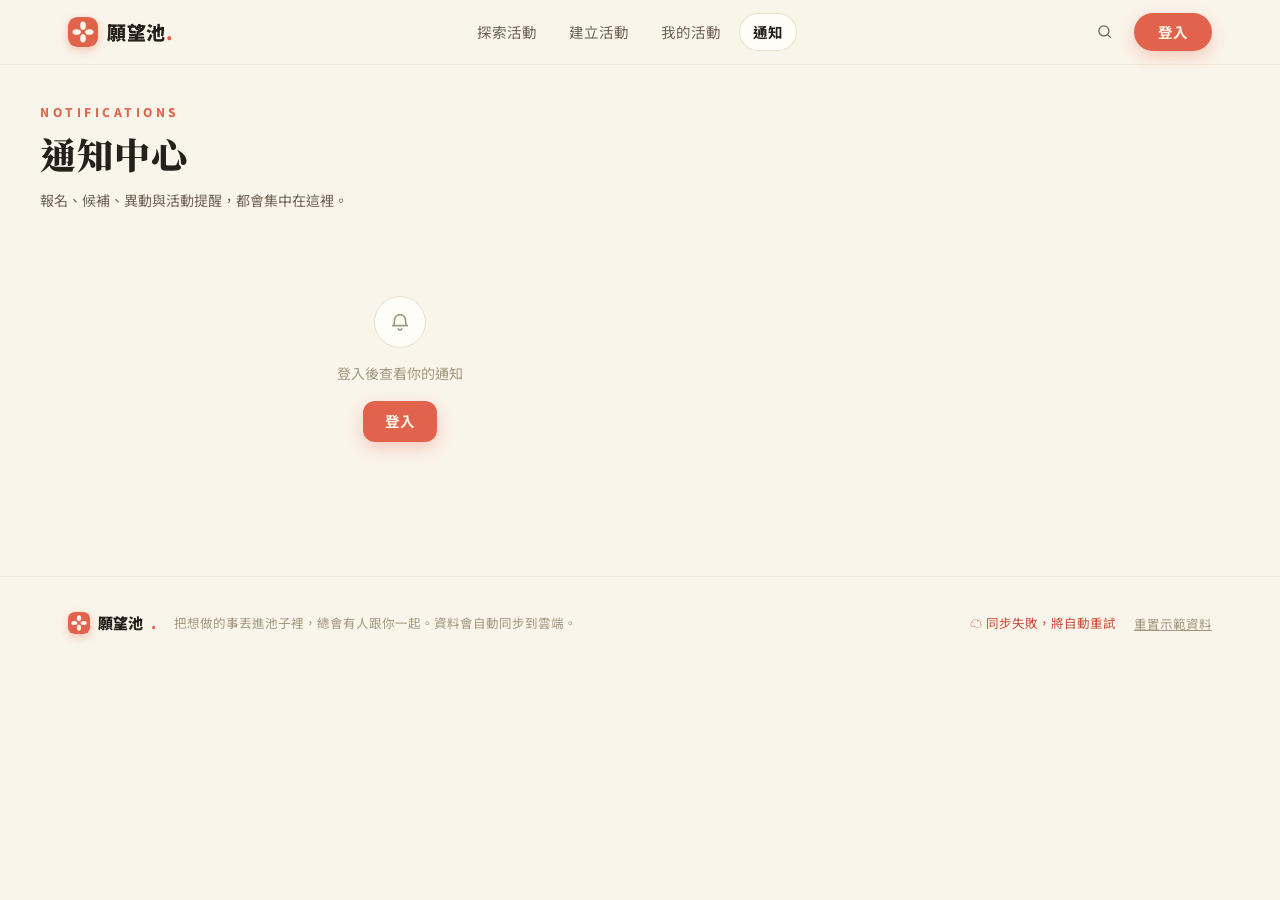
==== notify.html @ 1dcf76ef "Add files via upload" ====
<!DOCTYPE html>
<html lang="zh-Hant">
<head>
<meta charset="UTF-8">
<meta name="viewport" content="width=device-width, initial-scale=1">
<title>願望池・通知中心</title>
<meta name="description" content="願望池活動報名平台——報名、候補、異動與活動提醒都集中在這裡">
<link rel="icon" href="data:image/svg+xml,%3Csvg xmlns='http://www.w3.org/2000/svg' viewBox='0 0 36 36'%3E%3Crect width='36' height='36' rx='10' fill='%23E2634C'/%3E%3Cg fill='%23FFF6EA'%3E%3Cellipse cx='18' cy='10.4' rx='3.4' ry='5'/%3E%3Cellipse cx='18' cy='25.6' rx='3.4' ry='5'/%3E%3Cellipse cx='10.4' cy='18' rx='5' ry='3.4'/%3E%3Cellipse cx='25.6' cy='18' rx='5' ry='3.4'/%3E%3Ccircle cx='18' cy='18' r='2.4' fill='%23E2634C'/%3E%3C/g%3E%3C/svg%3E">
<link rel="preconnect" href="https://fonts.googleapis.com">
<link rel="preconnect" href="https://fonts.gstatic.com" crossorigin>
<link href="https://fonts.googleapis.com/css2?family=Noto+Sans+TC:wght@400;500;600;700;900&family=Noto+Serif+TC:wght@600;700;900&display=swap" rel="stylesheet">
<link rel="stylesheet" href="css/style.css">
<style>
/* ============ 通知中心（頁面專屬） ============ */
.nh-row {
  display: flex; align-items: flex-end; justify-content: space-between;
  gap: 14px 20px; flex-wrap: wrap; max-width: 720px;
}
.notify-zone { padding: 24px 0 10px; }
#mark-all[hidden] { display: none; }
.user-menu[hidden] { display: none; } /* 補強：hidden 不被 .user-menu 的 display 蓋掉 */
.notif-go { color: var(--ink-3); align-self: center; flex: none; transition: .15s; }
.notif-item:hover .notif-go { color: var(--red-deep); }
.set-group {
  font-size: 12px; font-weight: 800; letter-spacing: 2.5px;
  color: var(--ink-3); margin: 22px 0 2px;
}
.form-head + .set-group { margin-top: 0; }
.set-note {
  display: flex; align-items: flex-start; gap: 7px;
  margin-top: 14px; font-size: 12.5px; color: var(--ink-3);
}
.set-note .ic { margin-top: 2px; }
</style>
</head>
<body data-reload-on-auth="1">

<header id="site-head" class="site-head"></header>

<main>
  <section class="page-head container">
    <span class="eyebrow">Notifications</span>
    <div class="nh-row">
      <div>
        <h1>通知中心</h1>
        <p class="sub" id="notif-sub"></p>
      </div>
      <button class="btn btn-light" id="mark-all" hidden></button>
    </div>
  </section>

  <section class="notify-zone container">
    <div class="notif-list" id="notif-list"></div>
    <div id="settings-host"></div>
  </section>
</main>

<footer id="site-foot" class="site-foot"></footer>

<script src="js/store.js"></script>
<script src="js/app.js"></script>
<script src="js/notify.js"></script>
</body>
</html>
---- css/style.css ----
/* ============================================================
   願望池 — 設計系統
   奶油暖底 + 珊瑚紅主色，標題襯線、內文黑體
   ============================================================ */

:root {
  --bg: #FAF5EB;
  --bg-soft: #F4EDDE;
  --card: #FFFDF7;
  --ink: #26201A;
  --ink-2: #6E6354;
  --ink-3: #A2977F;
  --line: #EAE0CC;
  --line-soft: #F1EADA;

  --red: #E2634C;
  --red-deep: #C94D37;
  --red-soft: #FBEAE3;
  --red-soft-2: #F6DDD3;

  --green: #2F7D57;
  --green-soft: #DEEFE3;
  --orange: #B96F26;
  --orange-soft: #F9E7CE;
  --orange-bar: #E9A34C;
  --blue: #40688C;
  --blue-soft: #E0EAF1;

  --serif: "Noto Serif TC", "PMingLiU", "Songti TC", serif;
  --sans: "Noto Sans TC", "Microsoft JhengHei", "PingFang TC", system-ui, sans-serif;

  --radius: 18px;
  --radius-sm: 12px;
  --shadow: 0 10px 30px rgba(88, 62, 34, .07);
  --shadow-lg: 0 24px 60px rgba(88, 62, 34, .16);
}

* { margin: 0; padding: 0; box-sizing: border-box; }
[hidden] { display: none !important; }
html { scroll-behavior: smooth; }
body {
  font-family: var(--sans);
  background: var(--bg);
  color: var(--ink);
  line-height: 1.65;
  font-size: 15px;
  -webkit-font-smoothing: antialiased;
}
body.no-scroll { overflow: hidden; }
img { max-width: 100%; display: block; }
a { color: inherit; text-decoration: none; }
button { font-family: inherit; font-size: inherit; cursor: pointer; border: 0; background: none; color: inherit; }
input, select, textarea { font-family: inherit; font-size: inherit; color: inherit; }
::selection { background: var(--red-soft-2); }

.container { max-width: 1200px; margin: 0 auto; padding: 0 28px; }
.serif { font-family: var(--serif); }
.ic { width: 1.15em; height: 1.15em; flex: none; vertical-align: -0.22em; }

:focus-visible { outline: 2px solid var(--red); outline-offset: 2px; border-radius: 4px; }

/* ============ 頁首 ============ */
.site-head {
  position: sticky; top: 0; z-index: 50;
  background: rgba(250, 245, 235, .92);
  backdrop-filter: blur(10px);
  border-bottom: 1px solid var(--line-soft);
}
.head-in { display: flex; align-items: center; gap: 28px; height: 64px; }
.brand { display: flex; align-items: center; gap: 9px; font-weight: 900; font-size: 19px; letter-spacing: .5px; }
.logo-mark { width: 30px; height: 30px; border-radius: 9px; box-shadow: 0 3px 10px rgba(226, 99, 76, .35); }
.brand-name i { color: var(--red); font-style: normal; }
.main-nav { display: flex; gap: 4px; margin: 0 auto; }
.main-nav a {
  position: relative; padding: 7px 14px; border-radius: 999px;
  color: var(--ink-2); font-size: 14.5px; transition: .15s;
}
.main-nav a:hover { color: var(--ink); background: var(--bg-soft); }
.main-nav a.active { color: var(--ink); font-weight: 700; background: #FFFDF7; box-shadow: inset 0 0 0 1px var(--line); }
.nav-badge {
  position: absolute; top: 1px; right: 3px; font-style: normal;
  background: var(--red); color: #fff; font-size: 10px; font-weight: 700;
  min-width: 16px; height: 16px; line-height: 16px; text-align: center;
  border-radius: 999px; padding: 0 4px;
}
.head-actions { display: flex; align-items: center; gap: 10px; }
.icon-btn {
  display: inline-flex; align-items: center; justify-content: center;
  width: 38px; height: 38px; border-radius: 999px; color: var(--ink-2); transition: .15s;
}
.icon-btn:hover { background: var(--bg-soft); color: var(--ink); }
.user-chip {
  display: inline-flex; align-items: center; gap: 8px;
  padding: 5px 14px 5px 6px; border-radius: 999px;
  background: #FFFDF7; box-shadow: inset 0 0 0 1px var(--line);
  font-weight: 700; font-size: 14px; transition: .15s;
}
.user-chip:hover { box-shadow: inset 0 0 0 1px var(--ink-3); }
.admin-tag {
  font-style: normal; font-size: 11px; font-weight: 700;
  color: var(--blue); background: var(--blue-soft);
  border-radius: 999px; padding: 1px 8px;
}
.comment-head .who .is-adm { color: var(--blue); background: var(--blue-soft); }
.user-menu {
  position: absolute; right: 28px; top: 60px; z-index: 60;
  background: var(--card); border: 1px solid var(--line); border-radius: 14px;
  box-shadow: var(--shadow-lg); padding: 6px; min-width: 190px;
  display: flex; flex-direction: column;
}
.user-menu a, .user-menu button {
  display: flex; align-items: center; gap: 9px; padding: 9px 12px;
  border-radius: 9px; font-size: 14px; color: var(--ink-2); text-align: left;
}
.user-menu a:hover, .user-menu button:hover { background: var(--bg-soft); color: var(--ink); }

/* ============ 按鈕 ============ */
.btn {
  display: inline-flex; align-items: center; justify-content: center; gap: 7px;
  padding: 10px 22px; border-radius: var(--radius-sm);
  font-weight: 700; font-size: 14.5px; line-height: 1.4;
  transition: .15s; white-space: nowrap;
}
.btn-primary { background: var(--red); color: #FFF6EA; box-shadow: 0 6px 18px rgba(226, 99, 76, .3); }
.btn-primary:hover { background: var(--red-deep); transform: translateY(-1px); }
.btn-light { background: #FFFDF7; box-shadow: inset 0 0 0 1px var(--line); color: var(--ink-2); }
.btn-light:hover { color: var(--ink); box-shadow: inset 0 0 0 1px var(--ink-3); }
.btn-ghost { color: var(--ink-2); }
.btn-ghost:hover { color: var(--ink); background: var(--bg-soft); }
.btn-danger { background: #FBEAE3; color: var(--red-deep); box-shadow: inset 0 0 0 1px var(--red-soft-2); }
.btn-danger:hover { background: var(--red); color: #fff; }
.btn-round { border-radius: 999px; padding: 9px 24px; }
.btn-block { width: 100%; }
.btn-lg { padding: 14px 28px; font-size: 16px; }
.btn-sm { padding: 6px 14px; font-size: 13px; border-radius: 10px; }
.btn[disabled] { opacity: .45; pointer-events: none; }

/* ============ Pill／標籤／狀態 ============ */
.pill {
  display: inline-flex; align-items: center; gap: 5px;
  padding: 4px 12px; border-radius: 999px;
  font-size: 12.5px; font-weight: 700; line-height: 1.5;
}
.pill-price { background: rgba(255, 251, 240, .94); color: var(--ink); box-shadow: 0 2px 8px rgba(40, 25, 10, .12); }
.pill .dot { width: 6px; height: 6px; border-radius: 99px; background: currentColor; }
.status.s-open { background: var(--green-soft); color: var(--green); }
.status.s-full { background: var(--orange-soft); color: var(--orange); }
.status.s-upcoming { background: var(--blue-soft); color: var(--blue); }
.status.s-closed { background: var(--line-soft); color: var(--ink-2); }
.status.s-ongoing { background: var(--red-soft); color: var(--red-deep); }
.status.s-ended { background: var(--line-soft); color: var(--ink-3); }
.status.s-cancelled { background: var(--red-soft); color: var(--red-deep); text-decoration: line-through; }
.status.s-draft { background: transparent; color: var(--ink-2); box-shadow: inset 0 0 0 1.5px var(--line); }

.tag { color: var(--red-deep); font-size: 12.5px; font-weight: 600; }
.tag-row { display: flex; flex-wrap: wrap; gap: 4px 10px; }

.chip {
  display: inline-flex; align-items: center; gap: 6px;
  padding: 8px 18px; border-radius: 999px; font-size: 14px; font-weight: 600;
  background: #FFFDF7; box-shadow: inset 0 0 0 1px var(--line); color: var(--ink-2);
  transition: .15s;
}
.chip:hover { color: var(--ink); box-shadow: inset 0 0 0 1px var(--ink-3); }
.chip.active { background: var(--ink); color: var(--bg); box-shadow: none; }
.chip-row { display: flex; flex-wrap: wrap; gap: 10px; }

/* 查詢月份列 */
.month-row { align-items: center; }
.month-row::before { content: '月份'; font-size: 13px; font-weight: 700; color: var(--ink-3); margin-right: 2px; }

/* ============ 搜尋列 ============ */
.search-zone { padding: 22px 0 6px; }
.searchbar {
  display: flex; align-items: center; gap: 6px;
  max-width: 720px; margin: 0 auto;
  background: #FFFDF7; border: 1px solid var(--line);
  border-radius: 999px; padding: 7px 7px 7px 20px;
  box-shadow: var(--shadow);
}
.s-input { display: flex; align-items: center; gap: 10px; flex: 1; min-width: 0; color: var(--ink-3); }
.s-input input {
  flex: 1; min-width: 0; border: 0; background: none; outline: none;
  font-size: 14.5px; color: var(--ink); padding: 6px 0;
}
.s-input input::placeholder { color: var(--ink-3); }
.s-div { width: 1px; height: 26px; background: var(--line); flex: none; }
.s-when { display: flex; align-items: center; gap: 7px; color: var(--ink-3); padding: 0 4px; }
.s-when select, .s-when input[type="date"] {
  border: 0; background: none; outline: none; font-size: 14px;
  color: var(--ink-2); font-weight: 600; cursor: pointer; max-width: 130px;
}
.hot-tags {
  display: flex; align-items: center; justify-content: center; flex-wrap: wrap;
  gap: 8px 14px; margin-top: 26px; font-size: 13.5px; color: var(--ink-3);
}
.hot-tags button { color: var(--ink-2); font-weight: 600; font-size: 13.5px; transition: .15s; }
.hot-tags button:hover { color: var(--red-deep); }

/* ============ 首頁標題區 ============ */
.hero-head { padding: 46px 0 10px; }
.eyebrow {
  color: var(--red); font-size: 12px; font-weight: 800;
  letter-spacing: 3.5px; text-transform: uppercase;
}
.hero-head h1 {
  font-family: var(--serif); font-size: clamp(30px, 4.4vw, 44px);
  font-weight: 900; letter-spacing: 1px; margin: 6px 0 10px;
}
.hero-head h1 em { font-style: normal; color: var(--red); }
.hero-row { display: flex; align-items: flex-end; justify-content: space-between; gap: 20px; flex-wrap: wrap; }
.hero-sub { color: var(--ink-2); font-size: 14.5px; }
.hero-count { color: var(--ink-3); font-size: 13.5px; flex: none; }
.filter-zone { padding: 18px 0 8px; display: flex; flex-direction: column; gap: 12px; }

/* ============ 日期群組 ============ */
.date-group { padding: 30px 0 6px; }
.date-head {
  display: flex; align-items: baseline; justify-content: space-between;
  gap: 14px; padding-bottom: 14px; border-bottom: 1px solid var(--line);
  margin-bottom: 22px;
}
.date-head h2 { font-family: var(--serif); font-size: 26px; font-weight: 900; letter-spacing: 1px; }
.date-head h2 span { font-family: var(--sans); font-size: 13.5px; color: var(--ink-3); font-weight: 600; margin-left: 10px; letter-spacing: 0; }
.date-head h2 span.is-today { color: var(--red-deep); }
.date-head .count { color: var(--ink-3); font-size: 13.5px; }
.egrid { display: grid; grid-template-columns: repeat(auto-fill, minmax(295px, 1fr)); gap: 22px; }

/* ============ 活動卡片 ============ */
.ecard {
  background: var(--card); border: 1px solid var(--line-soft);
  border-radius: var(--radius); overflow: hidden;
  box-shadow: var(--shadow); transition: .2s;
  display: flex; flex-direction: column;
}
.ecard:hover { transform: translateY(-3px); box-shadow: var(--shadow-lg); }
.ecard.is-dim { opacity: .68; }
.ecard.is-dim:hover { opacity: 1; }
.ecard-media { position: relative; display: block; aspect-ratio: 16 / 10; overflow: hidden; background: var(--bg-soft); }
.ecard-media img { width: 100%; height: 100%; object-fit: cover; transition: transform .35s; }
.ecard:hover .ecard-media img { transform: scale(1.04); }
.ecard-media .pill { position: absolute; top: 12px; }
.ecard-media .pill-price { left: 12px; }
.ecard-media .status { right: 12px; }
.ecard-body { padding: 16px 18px 15px; display: flex; flex-direction: column; gap: 8px; flex: 1; }
.ecard-title { font-family: var(--serif); font-size: 18px; font-weight: 900; line-height: 1.45; letter-spacing: .3px; }
.ecard-title a:hover { color: var(--red-deep); }
.meta-row { display: flex; align-items: center; gap: 8px; color: var(--ink-2); font-size: 13.5px; }
.meta-row .ic { color: var(--ink-3); }
.meta-row span { overflow: hidden; text-overflow: ellipsis; white-space: nowrap; }
.cap-row { display: flex; align-items: center; justify-content: space-between; margin-top: 4px; font-size: 13px; color: var(--ink-2); }
.cap-num { display: inline-flex; align-items: center; gap: 6px; }
.cap-num em { font-style: normal; color: var(--orange); font-weight: 700; }
.cap-row .pct { font-family: var(--serif); font-size: 14px; color: var(--ink); }
.bar { height: 6px; border-radius: 99px; background: var(--line-soft); overflow: hidden; }
.bar i { display: block; height: 100%; border-radius: 99px; background: var(--red); transition: width .4s; }
.bar i.is-full { background: var(--orange-bar); }
.ecard-foot {
  display: flex; align-items: center; justify-content: space-between;
  margin-top: 10px; padding-top: 13px; border-top: 1px solid var(--line-soft);
}
.ecard-foot .org { display: inline-flex; align-items: center; gap: 8px; min-width: 0; }
.org-name { font-size: 13px; font-weight: 600; color: var(--ink-2); overflow: hidden; text-overflow: ellipsis; white-space: nowrap; }
.more { color: var(--red-deep); font-size: 13px; font-weight: 700; display: inline-flex; align-items: center; gap: 4px; flex: none; }
.more:hover { gap: 7px; }
.more .ic { transition: .15s; }

/* 已結束活動的日期分組分隔線 */
.past-divider {
  display: flex; align-items: center; gap: 16px;
  margin: 46px 0 -10px; color: var(--ink-3);
  font-size: 12.5px; font-weight: 800; letter-spacing: 3px;
}
.past-divider::before, .past-divider::after {
  content: ""; height: 1px; background: var(--line); flex: 1;
}

/* 已結束／已取消活動的報名進度卡減灰 */
.reg-card.is-past .bar i { background: var(--ink-3); }
.reg-card.is-past .reg-pct b { color: var(--ink-2); }

/* ============ 頭像 ============ */
.avatar {
  display: inline-flex; align-items: center; justify-content: center;
  width: 34px; height: 34px; border-radius: 999px; flex: none;
  font-size: 16px; font-weight: 800; color: var(--ink);
  box-shadow: inset 0 0 0 1px rgba(0, 0, 0, .05);
}
.avatar.sm { width: 28px; height: 28px; font-size: 13px; }
.avatar.lg { width: 46px; height: 46px; font-size: 21px; }

/* ============ 活動詳情頁 ============ */
.ev-hero { position: relative; min-height: 420px; display: flex; align-items: flex-end; overflow: hidden; background: #201812; }
.ev-hero img { position: absolute; inset: 0; width: 100%; height: 100%; object-fit: cover; }
.ev-hero::after {
  content: ""; position: absolute; inset: 0;
  background: linear-gradient(to top, rgba(24, 15, 8, .78) 0%, rgba(24, 15, 8, .25) 45%, rgba(24, 15, 8, .12) 100%);
}
.ev-hero-in { position: relative; z-index: 2; width: 100%; padding: 34px 0; color: #FFF6EA; }
.ev-badges { display: flex; flex-wrap: wrap; gap: 8px; margin-bottom: 14px; }
.ev-badges .pill-cat { background: rgba(255, 251, 240, .92); color: var(--ink); }
.ev-title {
  font-family: var(--serif); font-size: clamp(28px, 4.5vw, 46px);
  font-weight: 900; letter-spacing: 1.5px; line-height: 1.3;
  text-shadow: 0 2px 24px rgba(0, 0, 0, .35);
}
.ev-hero .tag-row { margin-top: 14px; }
.ev-hero .tag {
  color: #FFF6EA; background: rgba(255, 246, 234, .16);
  padding: 3px 11px; border-radius: 999px; backdrop-filter: blur(4px);
  font-size: 12.5px;
}

.infobar { background: var(--card); border-bottom: 1px solid var(--line-soft); }
.infobar-in { display: flex; flex-wrap: wrap; gap: 26px 44px; padding: 22px 0; }
.info-item { display: flex; align-items: center; gap: 12px; min-width: 0; }
.info-ic {
  width: 40px; height: 40px; border-radius: 12px; flex: none;
  display: inline-flex; align-items: center; justify-content: center;
  background: var(--bg-soft); color: var(--ink-2);
}
.info-item .lab { font-size: 11.5px; color: var(--ink-3); letter-spacing: 2px; }
.info-item .val { font-size: 14.5px; font-weight: 700; }
.map-link {
  display: inline-flex; align-items: center; gap: 3px;
  color: var(--red-deep); font-size: 12.5px; font-weight: 700;
  background: var(--red-soft); border-radius: 999px;
  padding: 2px 10px; margin-left: 6px; vertical-align: 1px;
  white-space: nowrap; transition: .15s;
}
.map-link:hover { background: var(--red-soft-2); }
.map-link .ic { width: .95em; height: .95em; }

.band { padding: 44px 0; }
.band.alt { background: var(--bg-soft); }
.band-narrow { max-width: 780px; }
.sec-title { font-family: var(--serif); font-size: 24px; font-weight: 900; letter-spacing: 1px; margin-bottom: 6px; }
.sec-sub { color: var(--ink-3); font-size: 13.5px; margin-bottom: 20px; }
.rich-text { color: var(--ink-2); font-size: 15px; white-space: pre-line; margin: 16px 0 6px; }

.notice-box {
  margin-top: 22px; padding: 18px 22px;
  background: var(--card); border: 1px solid var(--line);
  border-radius: var(--radius-sm);
}
.notice-box h4 {
  display: flex; align-items: center; gap: 7px;
  font-size: 13.5px; color: var(--ink-2); font-weight: 700; margin-bottom: 10px;
}
.notice-box ul { list-style: none; }
.notice-box li {
  position: relative; padding-left: 16px; color: var(--ink-2);
  font-size: 13.5px; margin: 5px 0;
}
.notice-box li::before {
  content: ""; position: absolute; left: 2px; top: .62em;
  width: 5px; height: 5px; border-radius: 99px; background: var(--ink-3);
}

.reg-card {
  background: var(--card); border: 1px solid var(--line);
  border-radius: var(--radius); padding: 26px 28px;
  box-shadow: var(--shadow); max-width: 700px;
}
.reg-top { display: flex; align-items: flex-end; justify-content: space-between; gap: 16px; margin-bottom: 14px; }
.reg-top .lab { font-size: 13px; color: var(--ink-2); }
.reg-count { font-family: var(--serif); font-size: 34px; font-weight: 900; line-height: 1.1; }
.reg-count small { font-size: 20px; color: var(--ink-3); font-weight: 700; }
.reg-pct { text-align: right; }
.reg-pct b { font-family: var(--serif); font-size: 26px; color: var(--red-deep); display: block; line-height: 1.2; }
.reg-pct span { font-size: 12px; color: var(--ink-3); }
.reg-card .bar { height: 8px; margin-bottom: 20px; }
.reg-note { font-size: 13px; color: var(--ink-3); margin-top: 12px; display: flex; align-items: center; gap: 6px; }
.wait-chip { color: var(--orange); font-weight: 700; }

.my-reg-box {
  display: flex; align-items: center; justify-content: space-between; flex-wrap: wrap; gap: 12px;
  background: var(--green-soft); border-radius: var(--radius-sm);
  padding: 14px 18px; margin-bottom: 18px; color: var(--green);
}
.my-reg-box.is-wait { background: var(--orange-soft); color: var(--orange); }
.my-reg-box .st { display: flex; align-items: center; gap: 8px; font-weight: 700; font-size: 14.5px; }
.my-reg-box .acts { display: flex; gap: 8px; }

/* 參加名單（所有人可見） */
.att-card {
  background: var(--card); border: 1px solid var(--line);
  border-radius: var(--radius); padding: 22px 26px;
  box-shadow: var(--shadow); max-width: 700px; margin-top: 18px;
}
.att-group + .att-group { margin-top: 18px; padding-top: 16px; border-top: 1px solid var(--line-soft); }
.att-lab {
  display: flex; align-items: center; gap: 7px;
  font-size: 13.5px; font-weight: 700; color: var(--ink-2); margin-bottom: 12px;
}
.att-lab b { color: var(--ink-3); font-size: 12.5px; font-weight: 600; }
.att-wrap { display: flex; flex-wrap: wrap; gap: 8px; }
.att-chip {
  display: inline-flex; align-items: center; gap: 7px;
  background: var(--bg-soft); border-radius: 999px;
  padding: 4px 12px 4px 4px; font-size: 13px; font-weight: 600; color: var(--ink-2);
}
.att-chip .avatar.sm { width: 24px; height: 24px; font-size: 11px; }
.att-chip.is-me { box-shadow: inset 0 0 0 1.5px var(--red); background: var(--red-soft); color: var(--red-deep); }
.att-me {
  font-style: normal; font-size: 10.5px; font-weight: 700;
  background: var(--red); color: #FFF6EA; padding: 1px 7px; border-radius: 999px;
}
.att-pos { font-style: normal; font-size: 11.5px; color: var(--orange); font-weight: 700; }
.att-org {
  font-style: normal; font-size: 10.5px; font-weight: 700;
  color: var(--red-deep); background: var(--red-soft);
  padding: 1px 7px; border-radius: 999px;
}
.att-empty { color: var(--ink-3); font-size: 13.5px; }
.att-note { margin-top: 14px; font-size: 12px; color: var(--ink-3); }

/* 主辦人工具面板 */
.owner-panel {
  background: var(--card); border: 1.5px dashed var(--red-soft-2);
  border-radius: var(--radius); padding: 24px 28px; margin-top: 26px;
}
.owner-head { display: flex; align-items: center; justify-content: space-between; flex-wrap: wrap; gap: 12px; margin-bottom: 16px; }
.owner-head h3 { font-family: var(--serif); font-size: 19px; font-weight: 900; display: flex; align-items: center; gap: 8px; }
.owner-acts { display: flex; flex-wrap: wrap; gap: 8px; }

.tabs { display: flex; gap: 4px; border-bottom: 1px solid var(--line); margin: 18px 0 0; }
.tabs button {
  padding: 9px 16px; font-size: 14px; font-weight: 600; color: var(--ink-3);
  border-bottom: 2px solid transparent; margin-bottom: -1px; transition: .15s;
}
.tabs button:hover { color: var(--ink); }
.tabs button.active { color: var(--red-deep); border-bottom-color: var(--red); font-weight: 700; }
.tabs button b { font-weight: 700; margin-left: 4px; font-size: 12.5px; color: var(--ink-3); }
.tabs button.active b { color: var(--red-deep); }

.roster { width: 100%; border-collapse: collapse; font-size: 13.5px; margin-top: 4px; }
.roster th {
  text-align: left; color: var(--ink-3); font-weight: 600; font-size: 12.5px;
  padding: 12px 10px 8px; border-bottom: 1px solid var(--line);
}
.roster td { padding: 11px 10px; border-bottom: 1px solid var(--line-soft); color: var(--ink-2); vertical-align: top; }
.roster td.name { color: var(--ink); font-weight: 700; }
.roster tr:last-child td { border-bottom: 0; }
.roster .muted { color: var(--ink-3); }
.roster-wrap { overflow-x: auto; }

/* ============ 留言 ============ */
.comment-form {
  background: var(--card); border: 1px solid var(--line);
  border-radius: var(--radius); padding: 20px 22px; max-width: 700px;
}
.comment-form input, .comment-form textarea {
  width: 100%; background: var(--bg-soft); border: 1px solid var(--line-soft);
  border-radius: 10px; padding: 10px 14px; outline: none; resize: vertical;
  transition: .15s; font-size: 14px;
}
.comment-form input:focus, .comment-form textarea:focus { border-color: var(--red); background: #FFFDF7; }
.comment-form input { margin-bottom: 10px; }
.comment-form textarea { min-height: 84px; }
.comment-foot { display: flex; align-items: center; justify-content: space-between; margin-top: 10px; }
.char-count { font-size: 12.5px; color: var(--ink-3); }
.comment-list { max-width: 700px; margin-top: 22px; display: flex; flex-direction: column; gap: 6px; }
.comment-item { display: flex; gap: 12px; padding: 14px 4px; border-bottom: 1px solid var(--line-soft); }
.comment-item:last-child { border-bottom: 0; }
.comment-main { flex: 1; min-width: 0; }
.comment-head { display: flex; align-items: baseline; gap: 10px; flex-wrap: wrap; }
.comment-head .who { font-weight: 700; font-size: 14px; }
.comment-head .who .is-org {
  font-size: 11px; color: var(--red-deep); background: var(--red-soft);
  border-radius: 99px; padding: 1px 8px; margin-left: 6px; font-weight: 700;
}
.comment-head time { font-size: 12px; color: var(--ink-3); }
.comment-text { color: var(--ink-2); font-size: 14px; margin-top: 3px; white-space: pre-line; overflow-wrap: break-word; }
.comment-acts { display: flex; gap: 2px; opacity: 0; transition: .15s; flex: none; }
.comment-item:hover .comment-acts { opacity: 1; }
.comment-acts button {
  width: 30px; height: 30px; border-radius: 8px; color: var(--ink-3);
  display: inline-flex; align-items: center; justify-content: center;
}
.comment-acts button:hover { background: var(--bg-soft); color: var(--ink); }
.comment-acts button.del:hover { color: var(--red-deep); background: var(--red-soft); }

/* ============ 空狀態 ============ */
.empty { text-align: center; padding: 54px 20px; color: var(--ink-3); }
.empty .empty-ic {
  width: 52px; height: 52px; margin: 0 auto 14px; border-radius: 999px;
  display: flex; align-items: center; justify-content: center;
  background: var(--card); border: 1px solid var(--line); color: var(--ink-3);
  font-size: 22px;
}
.empty .empty-ic .ic { width: 22px; height: 22px; }
.empty p { font-size: 14px; }
.empty .btn { margin-top: 16px; }

/* ============ 表單（建立活動） ============ */
.page-head { padding: 34px 0 6px; }
.back-row { display: flex; align-items: center; gap: 12px; margin-bottom: 18px; }
.back-circle {
  width: 40px; height: 40px; border-radius: 999px; flex: none;
  background: var(--card); box-shadow: inset 0 0 0 1px var(--line);
  display: inline-flex; align-items: center; justify-content: center;
  color: var(--ink-2); transition: .15s;
}
.back-circle:hover { color: var(--ink); box-shadow: inset 0 0 0 1px var(--ink-3); }
.back-row .crumb { font-size: 13px; color: var(--ink-3); letter-spacing: 2px; }
.page-head h1 { font-family: var(--serif); font-size: clamp(26px, 4vw, 36px); font-weight: 900; letter-spacing: 1px; }
.page-head .sub { color: var(--ink-2); font-size: 14px; margin-top: 6px; }

.form-col { max-width: 680px; margin: 0 auto; padding-bottom: 60px; }
.form-card {
  background: var(--card); border: 1px solid var(--line);
  border-radius: var(--radius); padding: 26px 28px; margin-top: 26px;
  box-shadow: var(--shadow);
}
.form-head { display: flex; align-items: center; gap: 11px; margin-bottom: 20px; }
.form-head h2 { font-size: 16.5px; font-weight: 800; }
.fc-ic {
  width: 34px; height: 34px; border-radius: 10px; flex: none;
  display: inline-flex; align-items: center; justify-content: center;
}
.fc-red { background: var(--red-soft); color: var(--red-deep); }
.fc-green { background: var(--green-soft); color: var(--green); }
.fc-orange { background: var(--orange-soft); color: var(--orange); }
.fc-blue { background: var(--blue-soft); color: var(--blue); }

.field { margin-bottom: 16px; }
.field:last-child { margin-bottom: 0; }
.field > label { display: block; font-size: 13.5px; font-weight: 700; margin-bottom: 7px; color: var(--ink); }
.req { color: var(--red); font-weight: 800; }
.field input, .field select, .field textarea {
  width: 100%; background: var(--bg-soft); border: 1px solid var(--line-soft);
  border-radius: 10px; padding: 11px 14px; outline: none; transition: .15s;
  font-size: 14px; color: var(--ink);
}
.field textarea { resize: vertical; min-height: 130px; line-height: 1.7; }
.field input:focus, .field select:focus, .field textarea:focus {
  border-color: var(--red); background: #FFFDF7; box-shadow: 0 0 0 3px var(--red-soft);
}
.field input::placeholder, .field textarea::placeholder { color: var(--ink-3); }
.field .hint { font-size: 12.5px; color: var(--ink-3); margin-top: 6px; }
.field.invalid input, .field.invalid select, .field.invalid textarea { border-color: var(--red); background: var(--red-soft); }
.field .err { display: none; font-size: 12.5px; color: var(--red-deep); margin-top: 6px; font-weight: 600; }
.field.invalid .err { display: block; }
.grid2 { display: grid; grid-template-columns: 1fr 1fr; gap: 0 18px; }

.form-footer { display: flex; align-items: center; justify-content: space-between; gap: 12px; margin-top: 34px; flex-wrap: wrap; }
.form-footer .right { display: flex; gap: 10px; margin-left: auto; }

/* ============ Modal ============ */
.overlay {
  position: fixed; inset: 0; z-index: 100;
  background: rgba(38, 26, 16, .45); backdrop-filter: blur(3px);
  display: flex; align-items: center; justify-content: center; padding: 22px;
  opacity: 0; transition: opacity .18s;
  overflow-y: auto;
}
.overlay.show { opacity: 1; }
.overlay.closing { opacity: 0; }
.modal-card {
  position: relative; width: 100%; max-width: 440px; margin: auto;
  background: var(--bg); border-radius: 20px; padding: 28px 28px 26px;
  box-shadow: var(--shadow-lg);
  transform: translateY(14px) scale(.98); transition: transform .18s;
}
.modal-card.wide { max-width: 560px; }
.overlay.show .modal-card { transform: none; }
.modal-title { font-family: var(--serif); font-size: 21px; font-weight: 900; letter-spacing: .5px; padding-right: 30px; }
.modal-sub { font-size: 13.5px; color: var(--ink-2); margin: 6px 0 4px; }
.modal-body { margin-top: 14px; }
.modal-x {
  position: absolute; top: 18px; right: 18px;
  width: 34px; height: 34px; border-radius: 999px; color: var(--ink-3);
  display: inline-flex; align-items: center; justify-content: center;
}
.modal-x:hover { background: var(--bg-soft); color: var(--ink); }
.modal-actions { display: flex; justify-content: flex-end; gap: 10px; margin-top: 20px; }
.confirm-text { color: var(--ink-2); font-size: 14.5px; }
.wait-note {
  display: flex; gap: 9px; align-items: flex-start;
  background: var(--orange-soft); color: var(--orange);
  font-size: 13.5px; border-radius: 10px; padding: 11px 14px; margin: 4px 0 14px;
}
.wait-note .ic { margin-top: 2px; }
.modal-card .field input, .modal-card .field textarea { background: #FFFDF7; border-color: var(--line); }
.modal-card .field input:focus, .modal-card .field textarea:focus { border-color: var(--red); }

.success-pop { text-align: center; padding: 10px 4px 4px; }
.success-ic {
  width: 62px; height: 62px; margin: 0 auto 16px; border-radius: 999px;
  background: var(--green-soft); color: var(--green);
  display: flex; align-items: center; justify-content: center;
}
.success-ic .ic { width: 30px; height: 30px; }
.success-ic.is-wait { background: var(--orange-soft); color: var(--orange); }
.success-pop h3 { font-family: var(--serif); font-size: 22px; font-weight: 900; margin-bottom: 8px; }
.success-pop p { color: var(--ink-2); font-size: 14px; margin-bottom: 20px; }

/* ============ Toast ============ */
.toast-wrap {
  position: fixed; bottom: 28px; left: 50%; transform: translateX(-50%);
  z-index: 200; display: flex; flex-direction: column; align-items: center; gap: 10px;
  pointer-events: none;
}
.toast {
  display: flex; align-items: center; gap: 9px;
  background: var(--ink); color: var(--bg);
  padding: 11px 20px; border-radius: 999px; font-size: 14px; font-weight: 600;
  box-shadow: var(--shadow-lg);
  opacity: 0; transform: translateY(12px); transition: .25s;
  max-width: min(90vw, 480px);
}
.toast.show { opacity: 1; transform: none; }
.toast.t-success .ic { color: #8FD6AE; }
.toast.t-warn .ic { color: #F3B562; }

/* ============ 通知頁 ============ */
.notif-list { max-width: 720px; display: flex; flex-direction: column; gap: 12px; }
.notif-item {
  display: flex; gap: 14px; align-items: flex-start;
  background: var(--card); border: 1px solid var(--line-soft);
  border-radius: var(--radius-sm); padding: 16px 18px; cursor: pointer; transition: .15s;
}
.notif-item:hover { border-color: var(--line); box-shadow: var(--shadow); }
.notif-item.unread { border-left: 3px solid var(--red); }
.notif-ic {
  width: 38px; height: 38px; border-radius: 999px; flex: none;
  display: inline-flex; align-items: center; justify-content: center;
}
.n-reg { background: var(--green-soft); color: var(--green); }
.n-wait { background: var(--orange-soft); color: var(--orange); }
.n-promote { background: var(--red-soft); color: var(--red-deep); }
.n-change { background: var(--blue-soft); color: var(--blue); }
.n-remind { background: var(--bg-soft); color: var(--ink-2); }
.notif-main { flex: 1; min-width: 0; }
.notif-main h4 { font-size: 14.5px; font-weight: 700; display: flex; align-items: center; gap: 8px; }
.notif-main h4 .new-dot { width: 7px; height: 7px; border-radius: 99px; background: var(--red); flex: none; }
.notif-main p { color: var(--ink-2); font-size: 13.5px; margin-top: 2px; }
.notif-main time { display: block; font-size: 12px; color: var(--ink-3); margin-top: 6px; }

.settings-card { max-width: 720px; }
.setting-row {
  display: flex; align-items: center; justify-content: space-between; gap: 16px;
  padding: 13px 0; border-bottom: 1px solid var(--line-soft);
}
.setting-row:last-child { border-bottom: 0; }
.setting-row .s-lab { font-size: 14.5px; font-weight: 600; }
.setting-row .s-hint { font-size: 12.5px; color: var(--ink-3); margin-top: 1px; }

/* LINE 綁定引導卡（#06C755 為 LINE 品牌色） */
.line-bind {
  display: flex; gap: 20px; align-items: flex-start;
  background: var(--bg-soft); border-radius: var(--radius-sm);
  padding: 18px 20px; margin-top: 18px;
}
.line-qr {
  width: 116px; height: 116px; flex: none;
  border-radius: 12px; background: #fff; padding: 6px;
  box-shadow: var(--shadow);
}
.line-bind-main h3 { font-size: 15px; font-weight: 800; margin-bottom: 6px; }
.line-bind-main ol { padding-left: 20px; font-size: 13.5px; color: var(--ink-2); margin-bottom: 12px; }
.line-bind-main li { margin: 3px 0; }
.btn-line { background: #06C755; color: #fff; box-shadow: 0 6px 18px rgba(6, 199, 85, .3); }
.btn-line:hover { background: #05b34c; transform: translateY(-1px); }
@media (max-width: 720px) {
  .line-bind { flex-direction: column; align-items: center; text-align: left; }
}

.switch { position: relative; width: 46px; height: 26px; flex: none; }
.switch input { position: absolute; opacity: 0; width: 100%; height: 100%; margin: 0; cursor: pointer; z-index: 2; }
.switch .knob {
  position: absolute; inset: 0; border-radius: 999px;
  background: var(--line); transition: .18s;
}
.switch .knob::after {
  content: ""; position: absolute; top: 3px; left: 3px;
  width: 20px; height: 20px; border-radius: 999px; background: #FFFDF7;
  box-shadow: 0 1px 4px rgba(0, 0, 0, .2); transition: .18s;
}
.switch input:checked + .knob { background: var(--red); }
.switch input:checked + .knob::after { transform: translateX(20px); }

/* ============ 個人中心 ============ */
.center-tabs { display: flex; gap: 10px; padding: 8px 0 22px; flex-wrap: wrap; }
.mreg-list { display: flex; flex-direction: column; gap: 14px; max-width: 860px; }
.mreg-item {
  display: flex; gap: 18px; align-items: center;
  background: var(--card); border: 1px solid var(--line-soft);
  border-radius: var(--radius); padding: 14px 20px 14px 14px;
  box-shadow: var(--shadow); flex-wrap: wrap;
}
.mreg-item .thumb {
  width: 108px; height: 76px; border-radius: 12px; object-fit: cover; flex: none;
  background: var(--bg-soft);
}
.mreg-main { flex: 1; min-width: 220px; }
.mreg-main h3 { font-family: var(--serif); font-size: 16.5px; font-weight: 900; }
.mreg-main h3 a:hover { color: var(--red-deep); }
.mreg-meta { display: flex; flex-wrap: wrap; gap: 4px 16px; margin-top: 5px; color: var(--ink-2); font-size: 13px; }
.mreg-meta span { display: inline-flex; align-items: center; gap: 5px; }
.mreg-side { display: flex; flex-direction: column; align-items: flex-end; gap: 9px; margin-left: auto; }
.mreg-side .acts { display: flex; gap: 8px; }

.stat-strip { display: flex; gap: 14px; flex-wrap: wrap; padding: 4px 0 20px; }
.stat-box {
  background: var(--card); border: 1px solid var(--line-soft); border-radius: 14px;
  padding: 14px 22px; min-width: 120px; box-shadow: var(--shadow);
}
.stat-box b { font-family: var(--serif); font-size: 24px; font-weight: 900; display: block; line-height: 1.3; }
.stat-box span { font-size: 12.5px; color: var(--ink-3); }

/* ============ 頁尾 ============ */
.site-foot { border-top: 1px solid var(--line-soft); margin-top: 70px; padding: 34px 0 44px; }
.foot-in { display: flex; align-items: center; gap: 18px; flex-wrap: wrap; }
.foot-brand { display: inline-flex; align-items: center; gap: 8px; font-weight: 900; font-size: 15px; }
.foot-brand .logo-mark { width: 22px; height: 22px; border-radius: 6px; }
.foot-brand i { color: var(--red); font-style: normal; }
.foot-in p { color: var(--ink-3); font-size: 12.5px; flex: 1; min-width: 240px; }
.foot-reset { color: var(--ink-3); font-size: 12.5px; text-decoration: underline; }
.foot-reset:hover { color: var(--red-deep); }
.foot-sync { color: var(--ink-3); font-size: 12.5px; white-space: nowrap; }
.foot-sync.is-error { color: var(--red-deep); }

/* ============ RWD ============ */
@media (max-width: 960px) {
  .head-in { gap: 14px; }
  .main-nav { gap: 0; overflow-x: auto; }
  .main-nav a { padding: 7px 10px; font-size: 13.5px; white-space: nowrap; }
  .infobar-in { gap: 18px 28px; }
}
@media (max-width: 720px) {
  .container { padding: 0 18px; }
  .brand-name { display: none; }
  .searchbar { flex-wrap: wrap; border-radius: 22px; padding: 10px 14px; }
  .s-div { display: none; }
  .s-input { width: 100%; padding-bottom: 8px; border-bottom: 1px solid var(--line-soft); }
  .s-when { margin-right: auto; padding-top: 6px; }
  .searchbar .btn { padding: 8px 18px; }
  .egrid { grid-template-columns: 1fr; }
  .ev-hero { min-height: 320px; }
  .grid2 { grid-template-columns: 1fr; gap: 0; }
  .form-card { padding: 20px; }
  .reg-card { padding: 20px; }
  .user-menu { right: 14px; }
  .mreg-item .thumb { width: 100%; height: 130px; }
  .mreg-side { align-items: stretch; width: 100%; }
  .mreg-side .acts { justify-content: flex-end; }
}
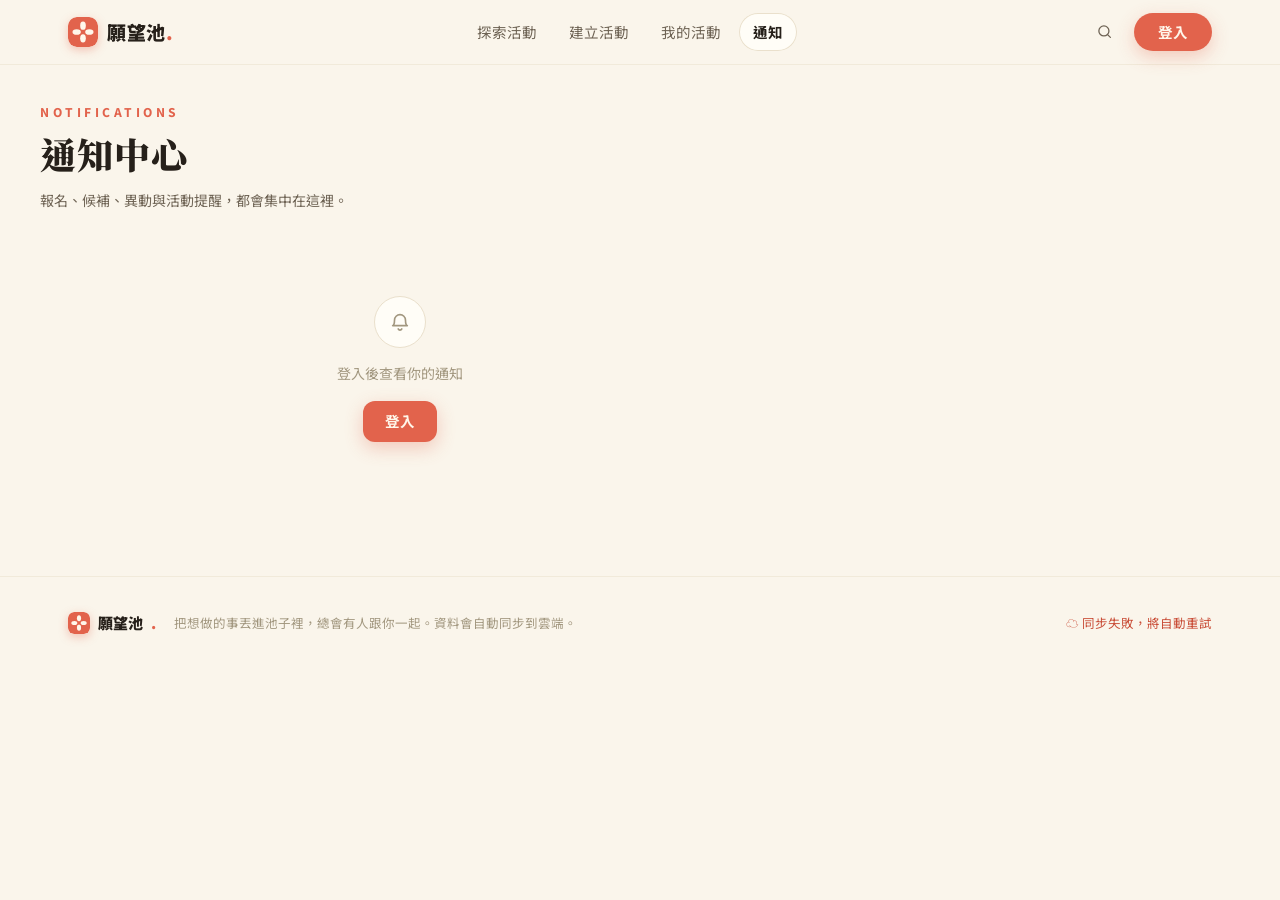
==== commit 3f383525: "通知中心收合區塊" ====
--- a/notify.html
+++ b/notify.html
@@ -31,6 +31,51 @@
   margin-top: 14px; font-size: 12.5px; color: var(--ink-3);
 }
 .set-note .ic { margin-top: 2px; }
+
+/* --- 分區：進行中 / 已結束（收合） --- */
+.notif-live { display: flex; flex-direction: column; gap: 12px; }
+.notif-group {
+  font-size: 12px; font-weight: 800; letter-spacing: 2.5px;
+  color: var(--ink-3); margin: 2px 0 -2px;
+}
+.notif-none { font-size: 13.5px; color: var(--ink-3); padding: 2px 0 4px; }
+
+.past-block { margin-top: 4px; }
+.past-bar {
+  width: 100%; display: flex; align-items: center; gap: 10px;
+  padding: 13px 16px; font: inherit; text-align: left; cursor: pointer;
+  background: var(--bg-soft); color: var(--ink-2);
+  border: 1px dashed var(--line); border-radius: var(--radius-sm); transition: .15s;
+}
+.past-bar:hover { border-color: var(--ink-3); color: var(--ink); }
+.past-chev { display: inline-flex; flex: none; color: var(--ink-3); transition: transform .18s; }
+.past-bar[aria-expanded="true"] .past-chev { transform: rotate(90deg); }
+.past-lab { font-size: 14px; font-weight: 700; }
+.past-count { margin-left: auto; font-size: 12.5px; color: var(--ink-3); }
+.past-unread {
+  flex: none; font-size: 12px; font-weight: 700; padding: 2px 9px; border-radius: 999px;
+  background: var(--red-soft); color: var(--red-deep);
+}
+.past-list { display: flex; flex-direction: column; gap: 8px; margin-top: 10px; }
+.past-list[hidden] { display: none; }
+.past-more { align-self: flex-start; margin-top: 2px; }
+
+/* 已結束通知：淡化、單行摘要 */
+.notif-item.is-past { padding: 11px 14px; align-items: center; background: transparent; opacity: .82; }
+.notif-item.is-past:hover { opacity: 1; }
+.notif-item.is-past .notif-ic { width: 30px; height: 30px; }
+.notif-item.is-past .notif-ic .ic { width: 17px; height: 17px; }
+.notif-item.is-past .notif-main { display: flex; align-items: center; flex-wrap: wrap; gap: 2px 10px; }
+.notif-item.is-past .notif-main h4 { font-size: 13.5px; font-weight: 600; flex: none; }
+.notif-item.is-past .notif-main p {
+  flex: 1 1 180px; min-width: 0; margin-top: 0; font-size: 13px;
+  white-space: nowrap; overflow: hidden; text-overflow: ellipsis;
+}
+.notif-item.is-past .notif-main time { flex: none; margin-top: 0; }
+@media (max-width: 560px) {
+  .past-count { margin-left: 0; }
+  .past-lab { flex: 1; }
+}
 </style>
 </head>
 <body data-reload-on-auth="1">
--- a/css/style.css
+++ b/css/style.css
@@ -288,6 +288,40 @@
 }
 .avatar.sm { width: 28px; height: 28px; font-size: 13px; }
 .avatar.lg { width: 46px; height: 46px; font-size: 21px; }
+.avatar.has-face { background: transparent; overflow: hidden; padding: 0; }
+.avatar.has-face .face-svg { width: 100%; height: 100%; display: block; }
+
+/* ===== 動物大頭照挑選 ===== */
+.opt-tag { font-size: 11px; font-weight: 600; color: var(--ink-3); background: var(--bg-soft); padding: 2px 8px; border-radius: 999px; margin-left: 4px; }
+.ava-grid { display: grid; grid-template-columns: repeat(5, 1fr); gap: 14px 6px; margin-top: 8px; }
+.ava-grid.compact { grid-template-columns: repeat(5, 1fr); gap: 10px 4px; }
+.ava-opt {
+  display: flex; flex-direction: column; align-items: center; gap: 6px;
+  background: none; border: 0; cursor: pointer; padding: 6px 2px; border-radius: 12px;
+  transition: background .12s;
+}
+.ava-opt:hover { background: var(--bg-soft); }
+.ava-opt .avatar { width: 54px; height: 54px; transition: transform .12s, box-shadow .12s; }
+.ava-grid.compact .avatar { width: 42px; height: 42px; }
+.ava-opt:hover .avatar { transform: translateY(-2px) scale(1.05); }
+.ava-opt.sel .avatar { box-shadow: 0 0 0 3px var(--red); }
+.ava-opt i { font-size: 12px; font-style: normal; color: var(--ink-2); }
+.ava-opt.sel i { color: var(--red); font-weight: 700; }
+@media (max-width: 420px) { .ava-grid, .ava-grid.compact { grid-template-columns: repeat(4, 1fr); } }
+
+/* ===== 個人中心：資料卡 ===== */
+.profile-card {
+  display: flex; align-items: center; gap: 14px;
+  background: var(--card); border: 1px solid var(--line);
+  border-radius: var(--radius); padding: 14px 18px; margin-bottom: 18px;
+  max-width: 860px; box-shadow: var(--shadow);
+}
+.profile-card .pc-ava .avatar.lg { width: 52px; height: 52px; }
+.profile-card .pc-main { display: flex; flex-direction: column; line-height: 1.35; margin-right: auto; }
+.profile-card .pc-main b { font-size: 16px; color: var(--ink); }
+.profile-card .pc-main span { font-size: 13px; color: var(--ink-3); }
+.profile-card .btn-sm { display: inline-flex; align-items: center; gap: 5px; }
+.profile-card .btn-sm .ic { width: 15px; height: 15px; }
 
 /* ============ 活動詳情頁 ============ */
 .ev-hero { position: relative; min-height: 420px; display: flex; align-items: flex-end; overflow: hidden; background: #201812; }
@@ -539,6 +573,11 @@
 }
 .field input::placeholder, .field textarea::placeholder { color: var(--ink-3); }
 .field .hint { font-size: 12.5px; color: var(--ink-3); margin-top: 6px; }
+/* 唯讀欄位（如修改報名時鎖定的暱稱或姓名） */
+.field input[readonly] { background: var(--bg-soft); color: var(--ink-2); cursor: not-allowed; box-shadow: none; }
+.field input[readonly]:focus { border-color: var(--line-soft); background: var(--bg-soft); box-shadow: none; }
+.lock-hint { display: flex; align-items: center; gap: 5px; font-size: 12.5px; color: var(--ink-3); margin-top: 6px; }
+.lock-hint svg { width: 14px; height: 14px; flex: none; }
 .field.invalid input, .field.invalid select, .field.invalid textarea { border-color: var(--red); background: var(--red-soft); }
 .field .err { display: none; font-size: 12.5px; color: var(--red-deep); margin-top: 6px; font-weight: 600; }
 .field.invalid .err { display: block; }
@@ -717,8 +756,6 @@
 .foot-brand .logo-mark { width: 22px; height: 22px; border-radius: 6px; }
 .foot-brand i { color: var(--red); font-style: normal; }
 .foot-in p { color: var(--ink-3); font-size: 12.5px; flex: 1; min-width: 240px; }
-.foot-reset { color: var(--ink-3); font-size: 12.5px; text-decoration: underline; }
-.foot-reset:hover { color: var(--red-deep); }
 .foot-sync { color: var(--ink-3); font-size: 12.5px; white-space: nowrap; }
 .foot-sync.is-error { color: var(--red-deep); }
 
@@ -747,3 +784,32 @@
   .mreg-side { align-items: stretch; width: 100%; }
   .mreg-side .acts { justify-content: flex-end; }
 }
+
+/* ============ 首頁手機版：方案 C（內容優先）============ */
+/* 目標：一進首頁就先看到活動。搜尋收合成頁首放大鏡，隱藏大標題與月份列，
+   狀態篩選改成三段式切換（報名中／即將開始／全部）。僅影響手機（≤720px），桌機不變。 */
+@media (max-width: 720px) {
+  /* 搜尋預設收合，點頁首放大鏡才展開（展開時一併顯示熱門標籤） */
+  .search-zone { display: none; }
+  .search-zone.open { display: block; padding: 12px 0 4px; }
+  /* 拿掉大標題區，內容優先 */
+  .hero-head { display: none; }
+  /* 月份改靠日期分組往下滑，隱藏月份列 */
+  .filter-zone { padding: 14px 0 6px; }
+  .filter-zone .month-row { display: none; }
+  /* 狀態篩選 → 三段式切換：只留報名中／即將開始／全部 */
+  #status-chips {
+    flex-wrap: nowrap; gap: 4px;
+    background: var(--bg-soft); border-radius: 13px; padding: 4px;
+  }
+  #status-chips .chip {
+    flex: 1; justify-content: center; padding: 9px 0;
+    border: 0; border-radius: 9px; background: none; box-shadow: none;
+    color: var(--ink-2); font-weight: 700;
+  }
+  #status-chips .chip.active { background: var(--card); color: var(--ink); box-shadow: var(--shadow); }
+  #status-chips .chip[data-f="full"], #status-chips .chip[data-f="ended"] { display: none; }
+  #status-chips .chip[data-f="open"] { order: 1; }
+  #status-chips .chip[data-f="upcoming"] { order: 2; }
+  #status-chips .chip[data-f="all"] { order: 3; }
+}
